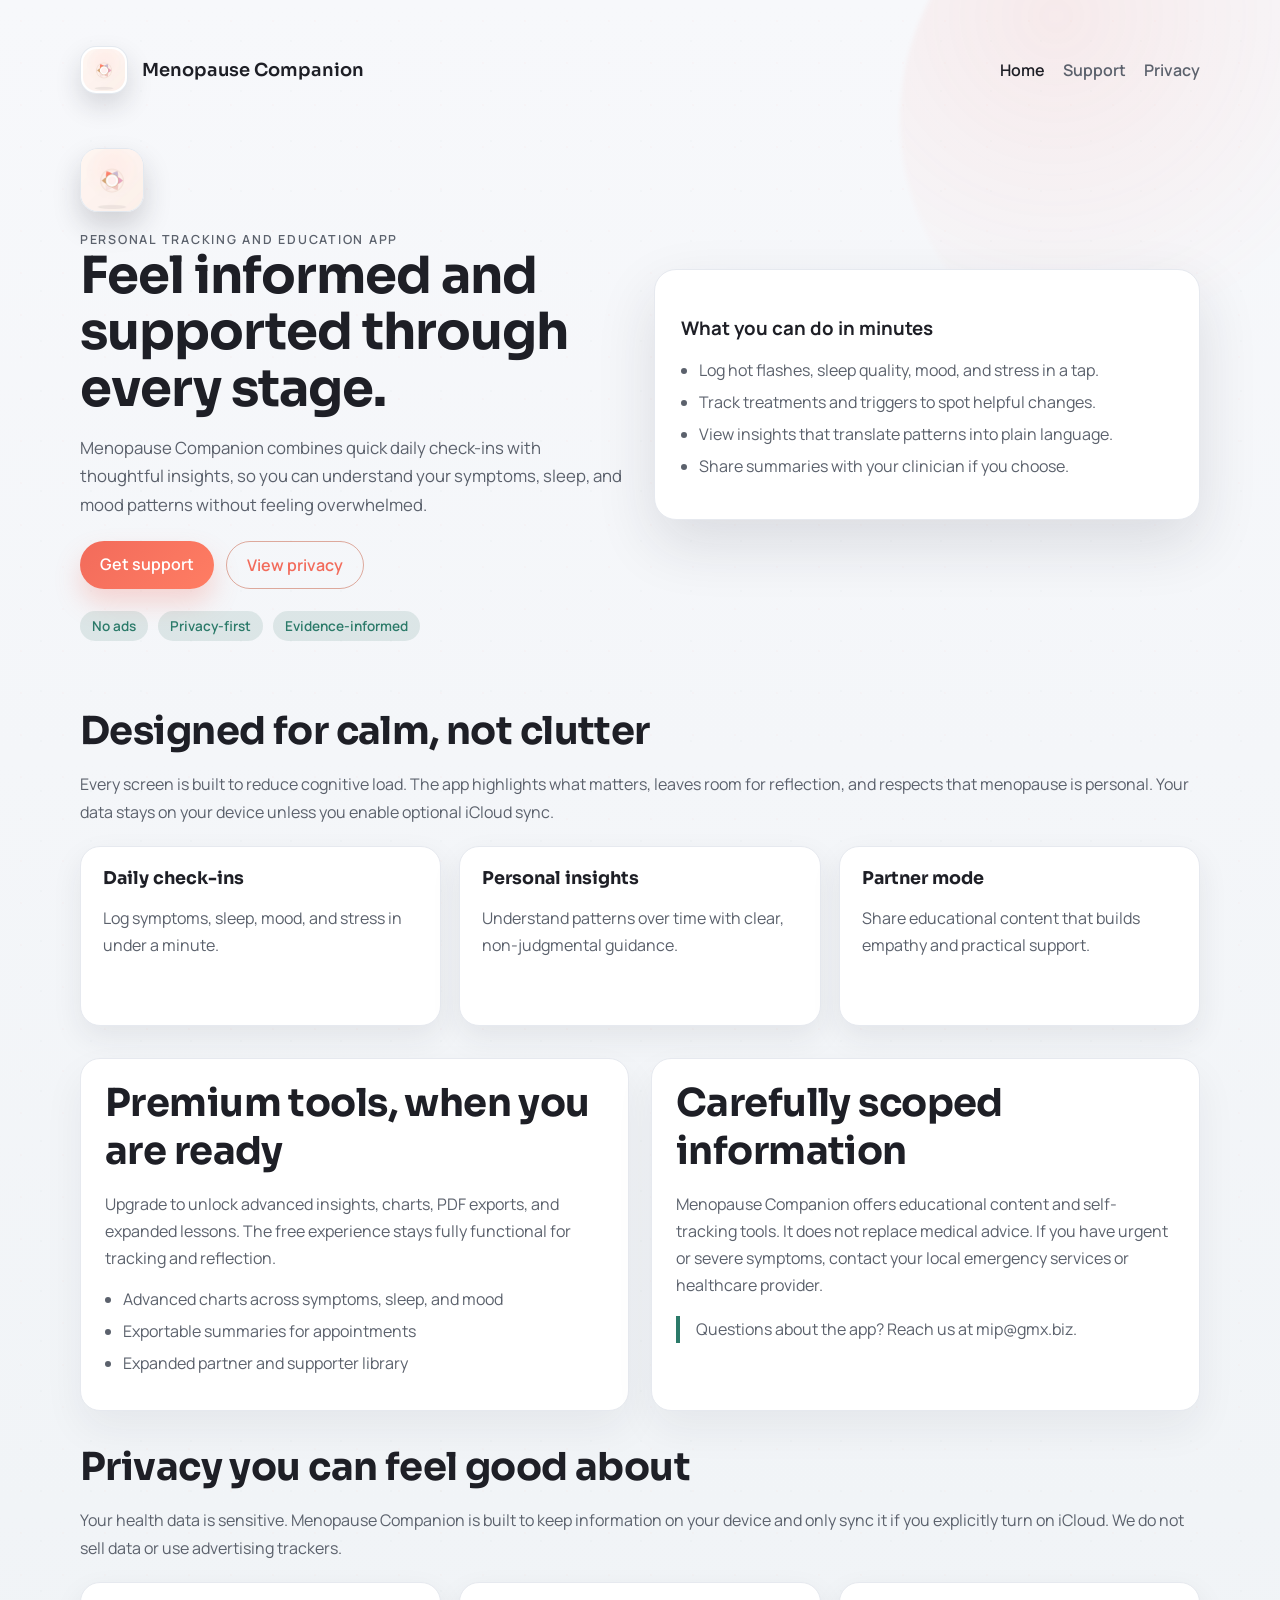
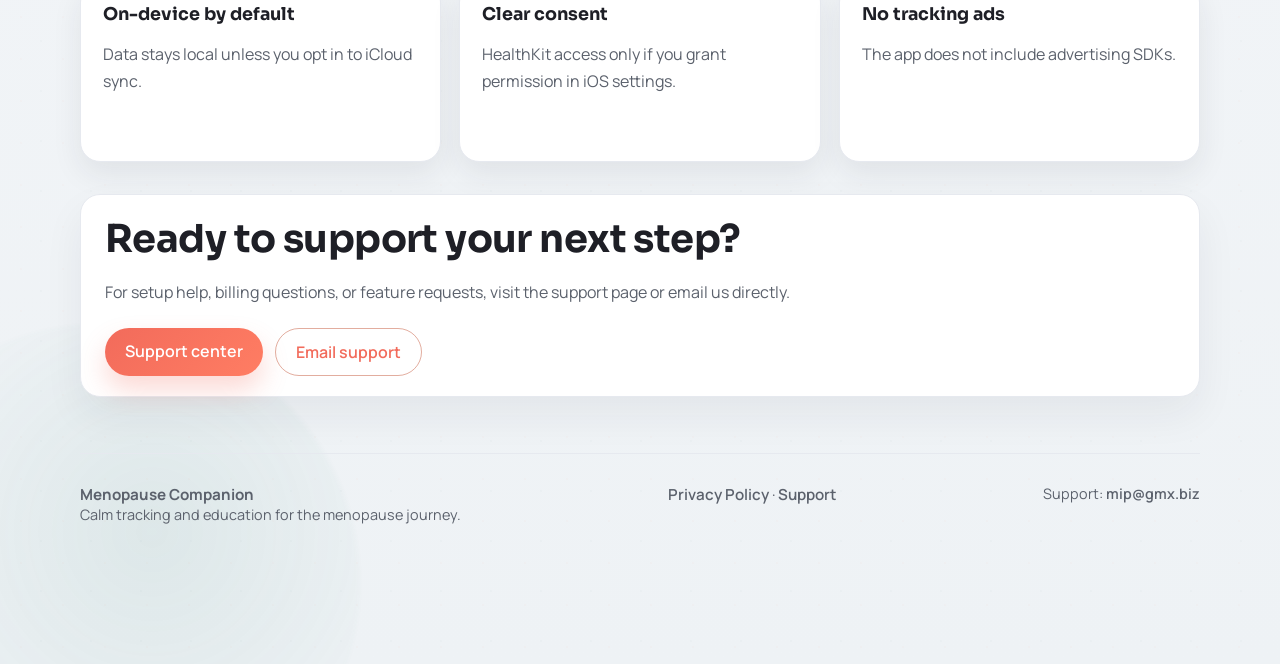
==== index.html @ c6ea09ac "Add files via upload" ====
<!DOCTYPE html>
<html lang="en">
  <head>
    <meta charset="utf-8" />
    <meta name="viewport" content="width=device-width, initial-scale=1" />
    <title>Menopause Companion - Calm tracking and guidance</title>
    <meta
      name="description"
      content="Menopause Companion helps you track symptoms, sleep, mood, and lifestyle patterns with calm, evidence-based guidance."
    />
    <link rel="stylesheet" href="assets/styles.css" />
  </head>
  <body>
    <div class="page">
      <div class="pattern"></div>
      <div class="container">
        <nav>
          <div class="brand">
            <div class="logo">
              <img src="assets/logo.png" alt="Menopause Companion logo" />
            </div>
            <span>Menopause Companion</span>
          </div>
          <ul>
            <li><a class="active" href="index.html">Home</a></li>
            <li><a href="support.html">Support</a></li>
            <li><a href="privacy.html">Privacy</a></li>
          </ul>
        </nav>

        <section class="hero">
          <div data-reveal>
            <img class="hero-logo" src="assets/logo.png" alt="Menopause Companion app icon" />
            <div class="eyebrow">Personal tracking and education app</div>
            <h1>Feel informed and supported through every stage.</h1>
            <p>
              Menopause Companion combines quick daily check-ins with thoughtful insights, so you can
              understand your symptoms, sleep, and mood patterns without feeling overwhelmed.
            </p>
            <div class="button-row">
              <a class="btn" href="support.html">Get support</a>
              <a class="btn btn-outline" href="privacy.html">View privacy</a>
            </div>
            <div class="badges">
              <span class="badge">No ads</span>
              <span class="badge">Privacy-first</span>
              <span class="badge">Evidence-informed</span>
            </div>
          </div>
          <div class="hero-card" data-reveal>
            <h3>What you can do in minutes</h3>
            <ul class="list">
              <li>Log hot flashes, sleep quality, mood, and stress in a tap.</li>
              <li>Track treatments and triggers to spot helpful changes.</li>
              <li>View insights that translate patterns into plain language.</li>
              <li>Share summaries with your clinician if you choose.</li>
            </ul>
          </div>
        </section>

        <section class="section" data-reveal>
          <h2>Designed for calm, not clutter</h2>
          <p>
            Every screen is built to reduce cognitive load. The app highlights what matters, leaves
            room for reflection, and respects that menopause is personal. Your data stays on your
            device unless you enable optional iCloud sync.
          </p>
          <div class="grid">
            <div class="card">
              <h3>Daily check-ins</h3>
              <p>Log symptoms, sleep, mood, and stress in under a minute.</p>
            </div>
            <div class="card">
              <h3>Personal insights</h3>
              <p>Understand patterns over time with clear, non-judgmental guidance.</p>
            </div>
            <div class="card">
              <h3>Partner mode</h3>
              <p>Share educational content that builds empathy and practical support.</p>
            </div>
          </div>
        </section>

        <section class="section" data-reveal>
          <div class="columns">
            <div class="panel">
              <h2>Premium tools, when you are ready</h2>
              <p>
                Upgrade to unlock advanced insights, charts, PDF exports, and expanded lessons. The
                free experience stays fully functional for tracking and reflection.
              </p>
              <ul class="list">
                <li>Advanced charts across symptoms, sleep, and mood</li>
                <li>Exportable summaries for appointments</li>
                <li>Expanded partner and supporter library</li>
              </ul>
            </div>
            <div class="panel">
              <h2>Carefully scoped information</h2>
              <p>
                Menopause Companion offers educational content and self-tracking tools. It does not
                replace medical advice. If you have urgent or severe symptoms, contact your local
                emergency services or healthcare provider.
              </p>
              <div class="support-tile">
                <p>
                  Questions about the app? Reach us at
                  <a href="mailto:mip@gmx.biz">mip@gmx.biz</a>.
                </p>
              </div>
            </div>
          </div>
        </section>

        <section class="section" data-reveal>
          <h2>Privacy you can feel good about</h2>
          <p>
            Your health data is sensitive. Menopause Companion is built to keep information on your
            device and only sync it if you explicitly turn on iCloud. We do not sell data or use
            advertising trackers.
          </p>
          <div class="grid">
            <div class="card">
              <h3>On-device by default</h3>
              <p>Data stays local unless you opt in to iCloud sync.</p>
            </div>
            <div class="card">
              <h3>Clear consent</h3>
              <p>HealthKit access only if you grant permission in iOS settings.</p>
            </div>
            <div class="card">
              <h3>No tracking ads</h3>
              <p>The app does not include advertising SDKs.</p>
            </div>
          </div>
        </section>

        <section class="section" data-reveal>
          <div class="panel">
            <h2>Ready to support your next step?</h2>
            <p>
              For setup help, billing questions, or feature requests, visit the support page or email
              us directly.
            </p>
            <div class="button-row">
              <a class="btn" href="support.html">Support center</a>
              <a class="btn btn-outline" href="mailto:mip@gmx.biz">Email support</a>
            </div>
          </div>
        </section>

        <footer class="footer">
          <div>
            <strong>Menopause Companion</strong>
            <div class="meta">Calm tracking and education for the menopause journey.</div>
          </div>
          <div>
            <a href="privacy.html">Privacy Policy</a> · <a href="support.html">Support</a>
          </div>
          <div class="meta">Support: <a href="mailto:mip@gmx.biz">mip@gmx.biz</a></div>
        </footer>
      </div>
    </div>
    <script src="assets/app.js"></script>
  </body>
</html>
---- assets/styles.css ----
@import url('https://fonts.googleapis.com/css2?family=Manrope:wght@400;500;600;700&family=Sora:wght@500;600;700&display=swap');

:root {
  color-scheme: light;
  --bg: #f7f8fb;
  --bg-2: #eef2f5;
  --ink: #1e1f26;
  --muted: #5b616c;
  --accent: #f26b5b;
  --accent-2: #2b7a69;
  --accent-3: #f2b272;
  --card: #ffffff;
  --stroke: #e6e9ef;
  --shadow: 0 24px 60px rgba(32, 35, 47, 0.12);
  --radius: 22px;
  --font-display: "Sora", "Avenir Next", "Avenir", "Helvetica Neue", sans-serif;
  --font-body: "Manrope", "Avenir Next", "Avenir", "Helvetica Neue", sans-serif;
}

* {
  box-sizing: border-box;
}

body {
  margin: 0;
  font-family: var(--font-body);
  color: var(--ink);
  background: linear-gradient(180deg, var(--bg) 0%, var(--bg-2) 100%);
  min-height: 100vh;
}

a {
  color: inherit;
  text-decoration: none;
}

a:hover {
  color: var(--accent);
}

.page {
  position: relative;
  overflow: hidden;
}

.page::before,
.page::after {
  content: "";
  position: absolute;
  z-index: 0;
  width: 520px;
  height: 520px;
  border-radius: 50%;
  opacity: 0.28;
  filter: blur(2px);
}

.page::before {
  top: -140px;
  right: -140px;
  background: radial-gradient(circle at 30% 30%, rgba(242, 107, 91, 0.35), transparent 65%);
}

.page::after {
  bottom: -180px;
  left: -160px;
  background: radial-gradient(circle at 60% 40%, rgba(43, 122, 105, 0.32), transparent 65%);
}

.pattern {
  position: absolute;
  inset: 0;
  background-image: radial-gradient(rgba(242, 107, 91, 0.06) 1px, transparent 0),
    radial-gradient(rgba(43, 122, 105, 0.05) 1px, transparent 0);
  background-size: 42px 42px, 50px 50px;
  background-position: 0 0, 16px 16px;
  opacity: 0.45;
  pointer-events: none;
  z-index: 0;
}

.container {
  position: relative;
  z-index: 1;
  width: min(1120px, 92vw);
  margin: 0 auto;
  padding: 28px 0 80px;
}

nav {
  display: flex;
  align-items: center;
  justify-content: space-between;
  gap: 24px;
  padding: 18px 0 24px;
}

.brand {
  display: flex;
  align-items: center;
  gap: 14px;
}

.logo {
  width: 48px;
  height: 48px;
  border-radius: 16px;
  background: #fff;
  display: grid;
  place-items: center;
  box-shadow: 0 12px 26px rgba(32, 35, 47, 0.15);
  border: 1px solid rgba(226, 231, 238, 0.9);
}

.logo img {
  width: 42px;
  height: 42px;
  border-radius: 14px;
  display: block;
}

.brand span {
  font-family: var(--font-display);
  font-size: 1.12rem;
  font-weight: 600;
}

nav ul {
  list-style: none;
  display: flex;
  gap: 18px;
  margin: 0;
  padding: 0;
}

nav a {
  font-weight: 600;
  color: var(--muted);
}

nav a.active {
  color: var(--ink);
}

.hero {
  display: grid;
  grid-template-columns: repeat(auto-fit, minmax(260px, 1fr));
  gap: 28px;
  align-items: center;
  padding: 30px 0 40px;
}

.hero-logo {
  width: 64px;
  height: 64px;
  border-radius: 18px;
  box-shadow: 0 14px 28px rgba(32, 35, 47, 0.18);
  border: 1px solid rgba(226, 231, 238, 0.9);
  margin-bottom: 14px;
}

.hero h1 {
  font-family: var(--font-display);
  font-size: clamp(2.4rem, 4vw, 3.6rem);
  margin: 0 0 16px;
  line-height: 1.1;
  letter-spacing: -0.02em;
}

.hero p {
  color: var(--muted);
  font-size: 1.05rem;
  line-height: 1.7;
}

.hero-card {
  background: var(--card);
  border: 1px solid var(--stroke);
  border-radius: var(--radius);
  padding: 26px;
  box-shadow: var(--shadow);
}

.badges {
  display: flex;
  flex-wrap: wrap;
  gap: 10px;
  margin: 22px 0 0;
}

.badge {
  padding: 6px 12px;
  border-radius: 999px;
  background: rgba(47, 111, 90, 0.12);
  color: var(--accent-2);
  font-weight: 600;
  font-size: 0.85rem;
}

.button-row {
  display: flex;
  flex-wrap: wrap;
  gap: 12px;
  margin-top: 22px;
}

.btn {
  border: none;
  border-radius: 999px;
  padding: 12px 20px;
  font-weight: 600;
  cursor: pointer;
  background: linear-gradient(135deg, var(--accent) 0%, #ff7d63 100%);
  color: #fff;
  box-shadow: 0 14px 26px rgba(242, 107, 91, 0.25);
}

.btn-outline {
  background: transparent;
  color: var(--accent);
  border: 1px solid rgba(198, 93, 64, 0.5);
  box-shadow: none;
}

.section {
  padding: 26px 0 6px;
}

.section h2 {
  font-family: var(--font-display);
  font-size: clamp(1.6rem, 3vw, 2.4rem);
  margin: 0 0 12px;
  letter-spacing: -0.015em;
}

.section p {
  color: var(--muted);
  line-height: 1.7;
}

.grid {
  display: grid;
  grid-template-columns: repeat(auto-fit, minmax(240px, 1fr));
  gap: 18px;
  margin-top: 20px;
}

.card {
  background: var(--card);
  border: 1px solid var(--stroke);
  border-radius: 20px;
  padding: 20px 22px;
  min-height: 180px;
  box-shadow: 0 12px 30px rgba(32, 35, 47, 0.08);
}

.card h3 {
  margin: 0 0 10px;
  font-size: 1.1rem;
  font-family: var(--font-display);
}

.list {
  display: grid;
  gap: 10px;
  padding-left: 18px;
  color: var(--muted);
}

.steps {
  display: grid;
  gap: 10px;
  padding-left: 20px;
  color: var(--muted);
  margin: 10px 0 0;
  list-style: decimal;
  list-style-position: outside;
}

.panel {
  background: #ffffff;
  border: 1px solid var(--stroke);
  border-radius: 20px;
  padding: 20px 24px;
  box-shadow: 0 18px 40px rgba(32, 35, 47, 0.06);
}

.columns {
  display: grid;
  grid-template-columns: repeat(auto-fit, minmax(240px, 1fr));
  gap: 22px;
}

.support-tile {
  border-left: 4px solid var(--accent-2);
  padding-left: 16px;
}

.details {
  border-bottom: 1px solid var(--stroke);
  padding: 16px 0;
}

.details summary {
  cursor: pointer;
  font-weight: 600;
}

.footer {
  margin-top: 50px;
  padding: 30px 0 60px;
  color: var(--muted);
  border-top: 1px solid var(--stroke);
  display: flex;
  flex-wrap: wrap;
  gap: 14px;
  justify-content: space-between;
  font-size: 0.95rem;
}

.footer a {
  color: var(--muted);
  font-weight: 600;
}

.meta {
  font-size: 0.9rem;
  color: var(--muted);
}

.eyebrow {
  font-size: 0.78rem;
  text-transform: uppercase;
  letter-spacing: 0.14em;
  color: var(--muted);
  font-weight: 600;
}

.reveal {
  opacity: 1;
  transform: translateY(0);
}

[data-reveal] {
  opacity: 0;
  transform: translateY(18px);
  transition: opacity 0.8s ease, transform 0.8s ease;
}

[data-reveal].reveal {
  opacity: 1;
  transform: translateY(0);
}

@media (prefers-reduced-motion: reduce) {
  * {
    animation-duration: 0.01ms !important;
    animation-iteration-count: 1 !important;
    transition-duration: 0.01ms !important;
  }
}

@media (max-width: 720px) {
  nav {
    flex-direction: column;
    align-items: flex-start;
  }

  .button-row {
    flex-direction: column;
    align-items: stretch;
  }

  .btn,
  .btn-outline {
    width: 100%;
  }
}
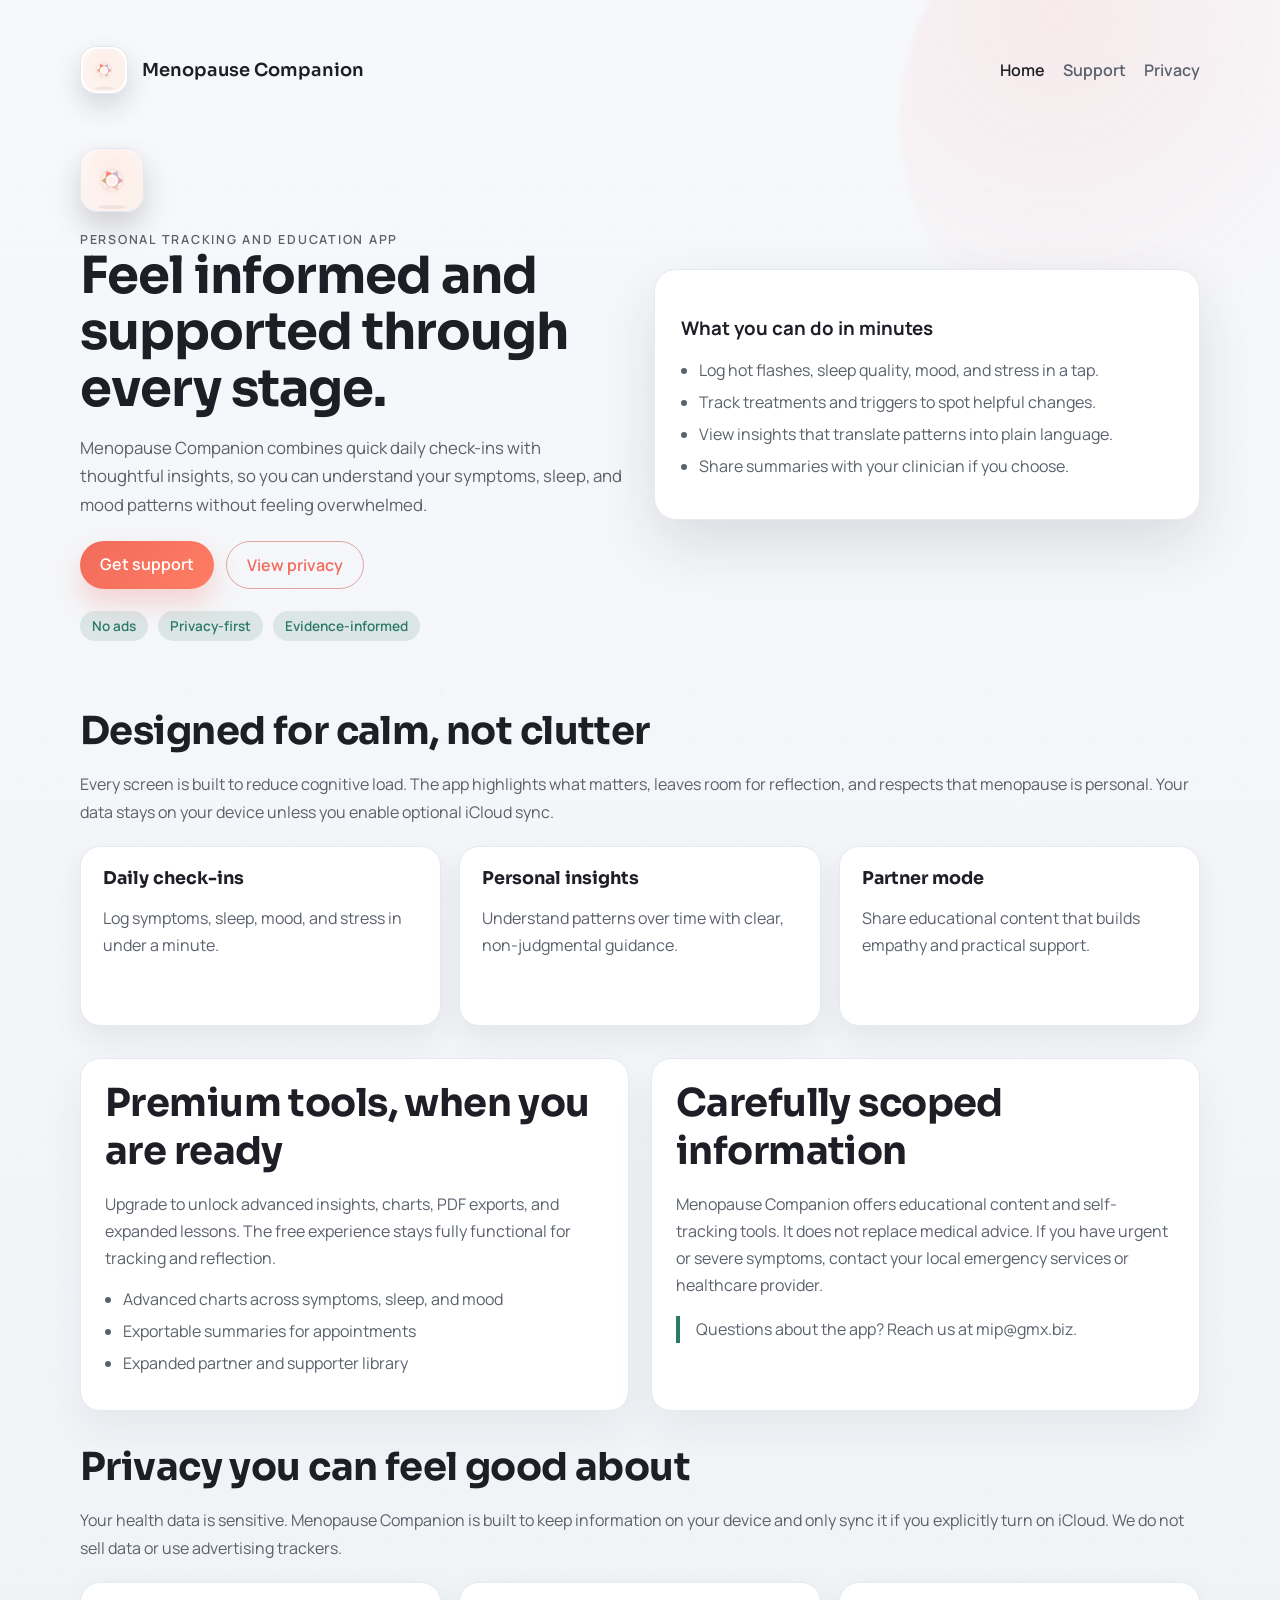
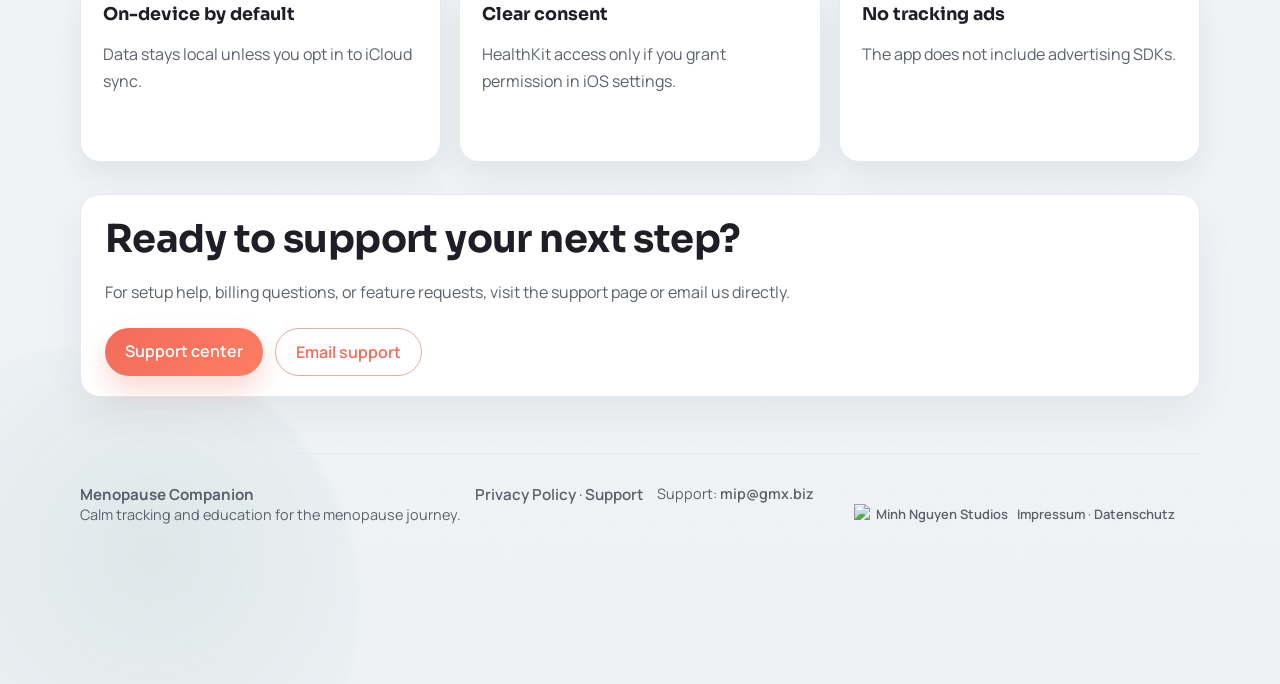
==== commit d8b1c36c: "Footer: Minh Nguyen Studios logo, Impressum und Datenschutz verlinken" ====
--- a/index.html
+++ b/index.html
@@ -158,7 +158,12 @@
             <a href="privacy.html">Privacy Policy</a> · <a href="support.html">Support</a>
           </div>
           <div class="meta">Support: <a href="mailto:mip@gmx.biz">mip@gmx.biz</a></div>
-        </footer>
+        <!-- Minh Nguyen Studios -->
+<div class="minh-studio" style="clear:both;margin:20px auto 0;text-align:center;font-size:13px;line-height:1.6">
+<a href="https://minh.systems/" aria-label="Minh Nguyen Studios" style="display:inline-block"><img src="https://minh.systems/brand/minh_studios_wortmarke_hell.svg" alt="Minh Nguyen Studios" width="160" height="40" style="display:block;margin:0 auto;width:160px;height:auto;border:0"></a>
+<a href="https://minh.systems/impressum/" style="color:inherit">Impressum</a> · <a href="https://minh.systems/datenschutz/" style="color:inherit">Datenschutz</a>
+</div>
+</footer>
       </div>
     </div>
     <script src="assets/app.js"></script>
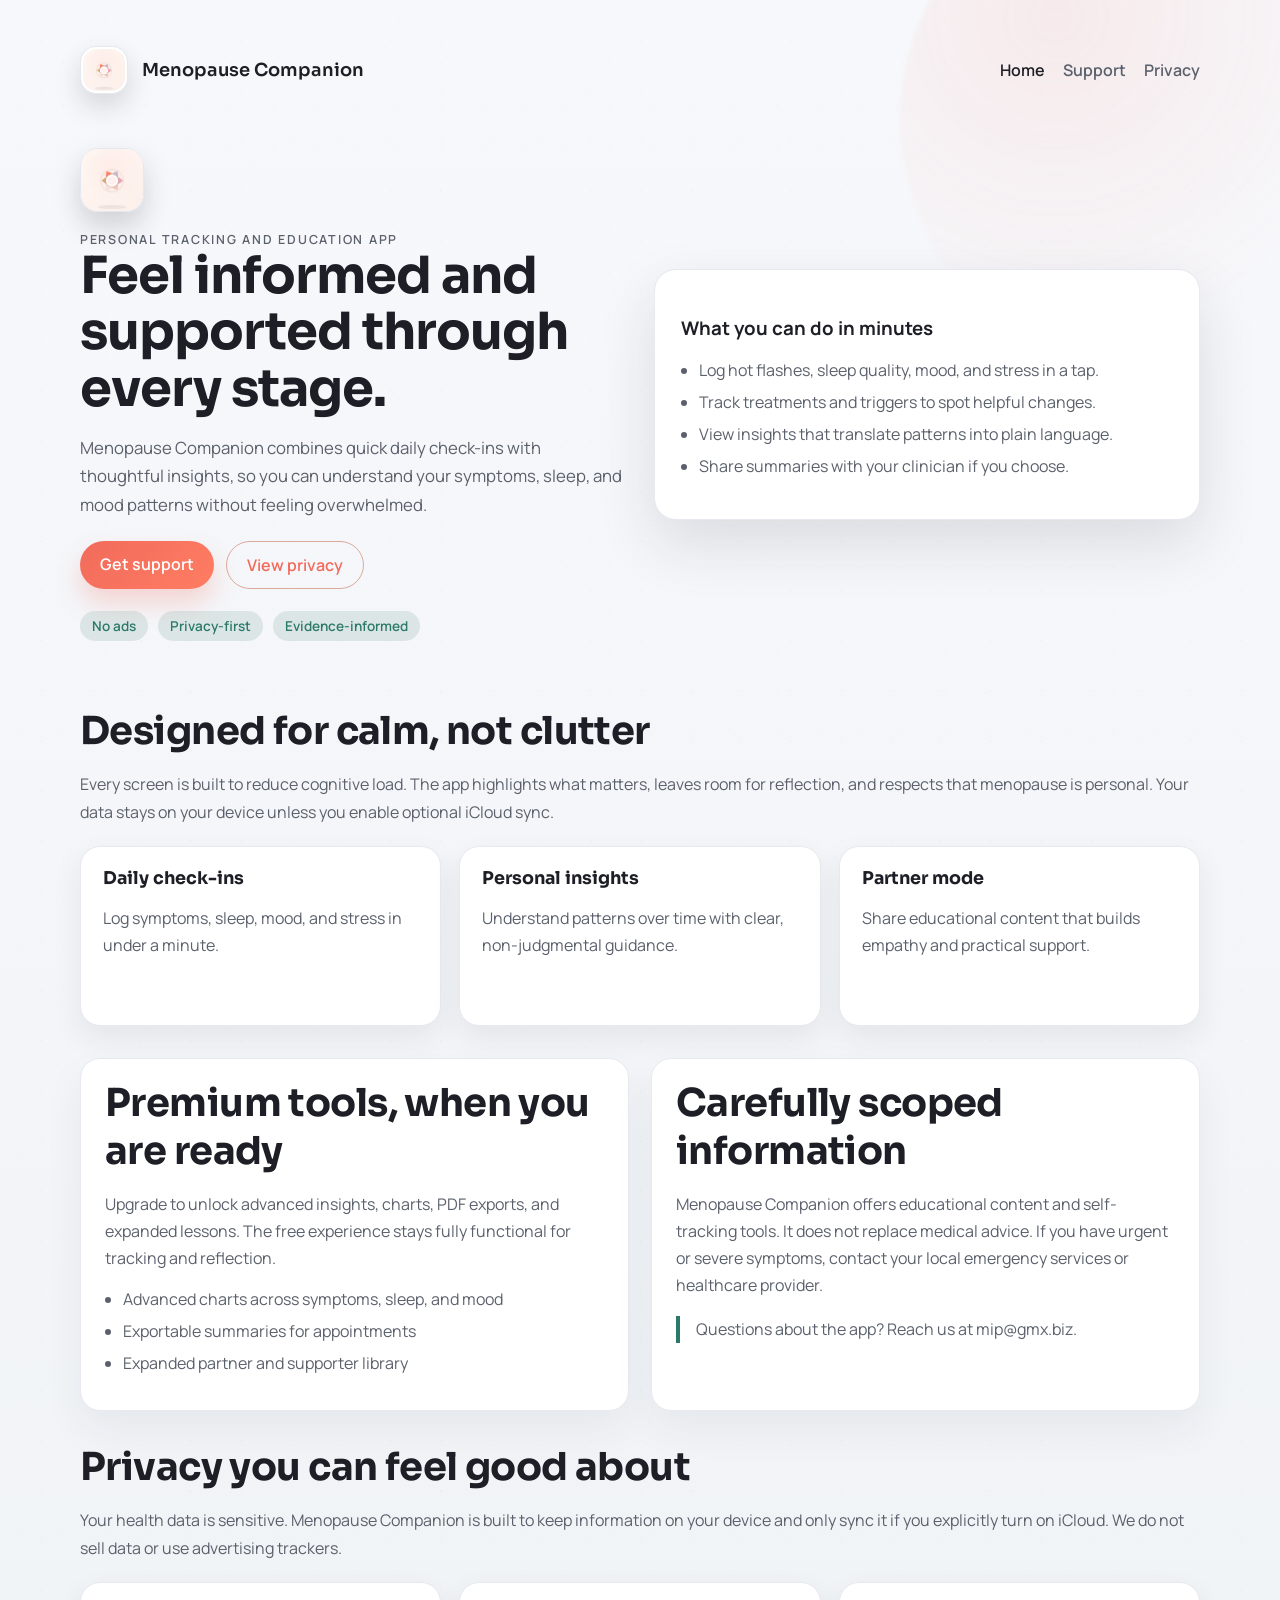
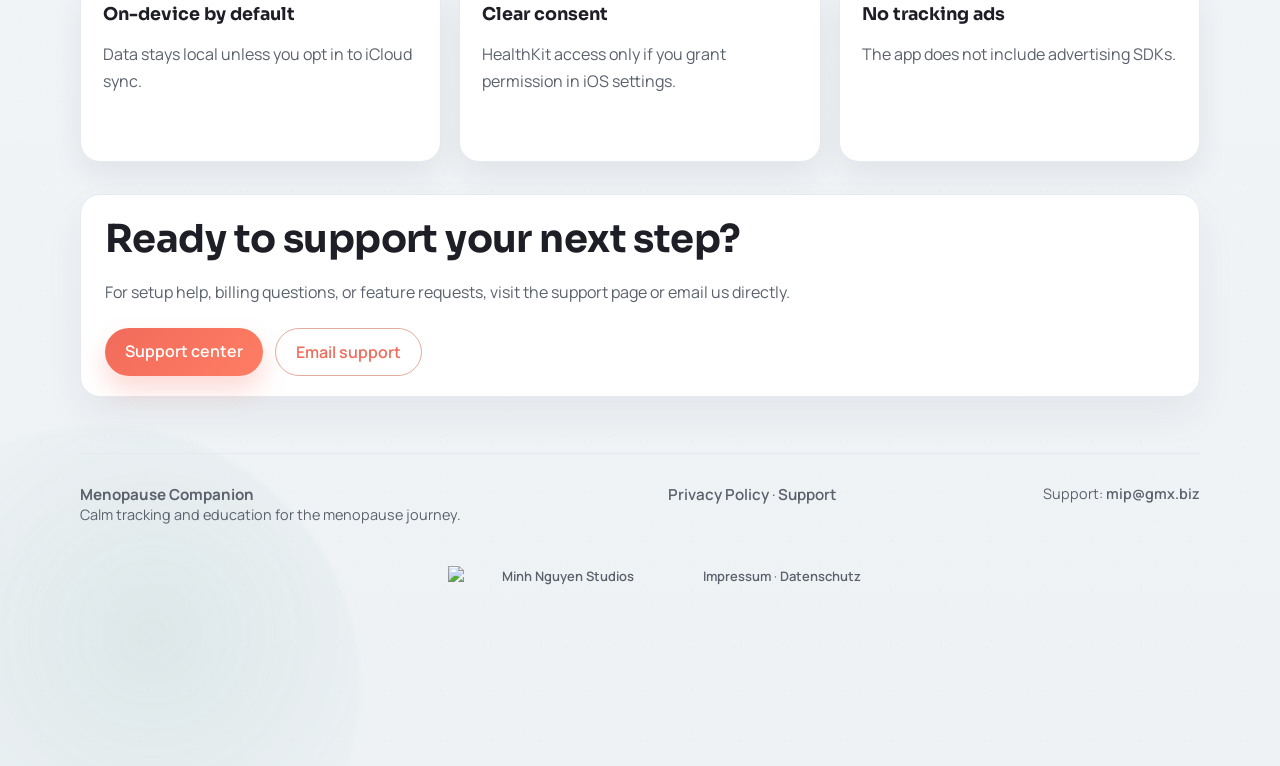
==== commit 439d421e: "Studio-Logo größer und präsenter" ====
--- a/index.html
+++ b/index.html
@@ -160,7 +160,7 @@
           <div class="meta">Support: <a href="mailto:mip@gmx.biz">mip@gmx.biz</a></div>
         <!-- Minh Nguyen Studios -->
 <div class="minh-studio" style="clear:both;margin:20px auto 0;text-align:center;font-size:13px;line-height:1.6">
-<a href="https://minh.systems/" aria-label="Minh Nguyen Studios" style="display:inline-block"><img src="https://minh.systems/brand/minh_studios_wortmarke_hell.svg" alt="Minh Nguyen Studios" width="160" height="40" style="display:block;margin:0 auto;width:160px;height:auto;border:0"></a>
+<a href="https://minh.systems/" aria-label="Minh Nguyen Studios" style="display:inline-block"><img src="https://minh.systems/brand/minh_studios_wortmarke_hell.svg" alt="Minh Nguyen Studios" width="280" height="70" style="display:block;margin:8px auto 4px;width:280px;max-width:80%;height:auto;border:0"></a>
 <a href="https://minh.systems/impressum/" style="color:inherit">Impressum</a> · <a href="https://minh.systems/datenschutz/" style="color:inherit">Datenschutz</a>
 </div>
 </footer>
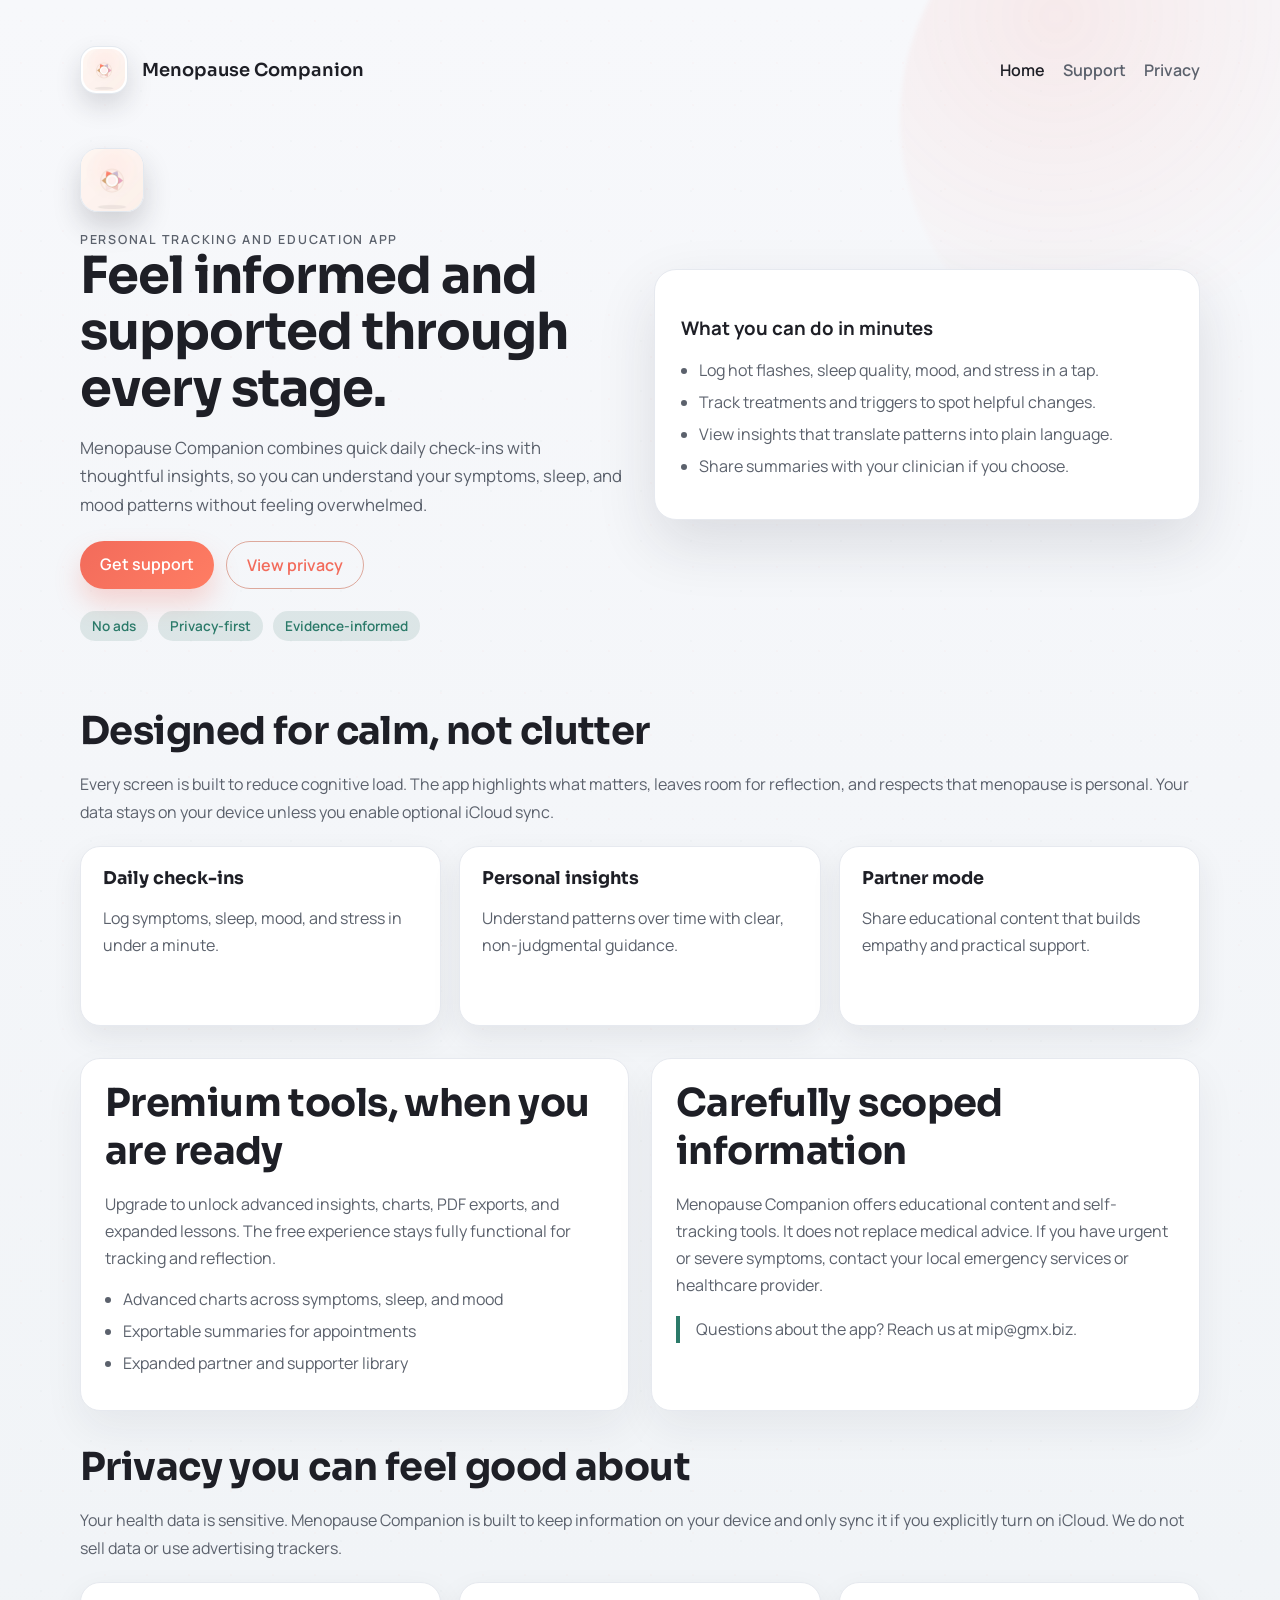
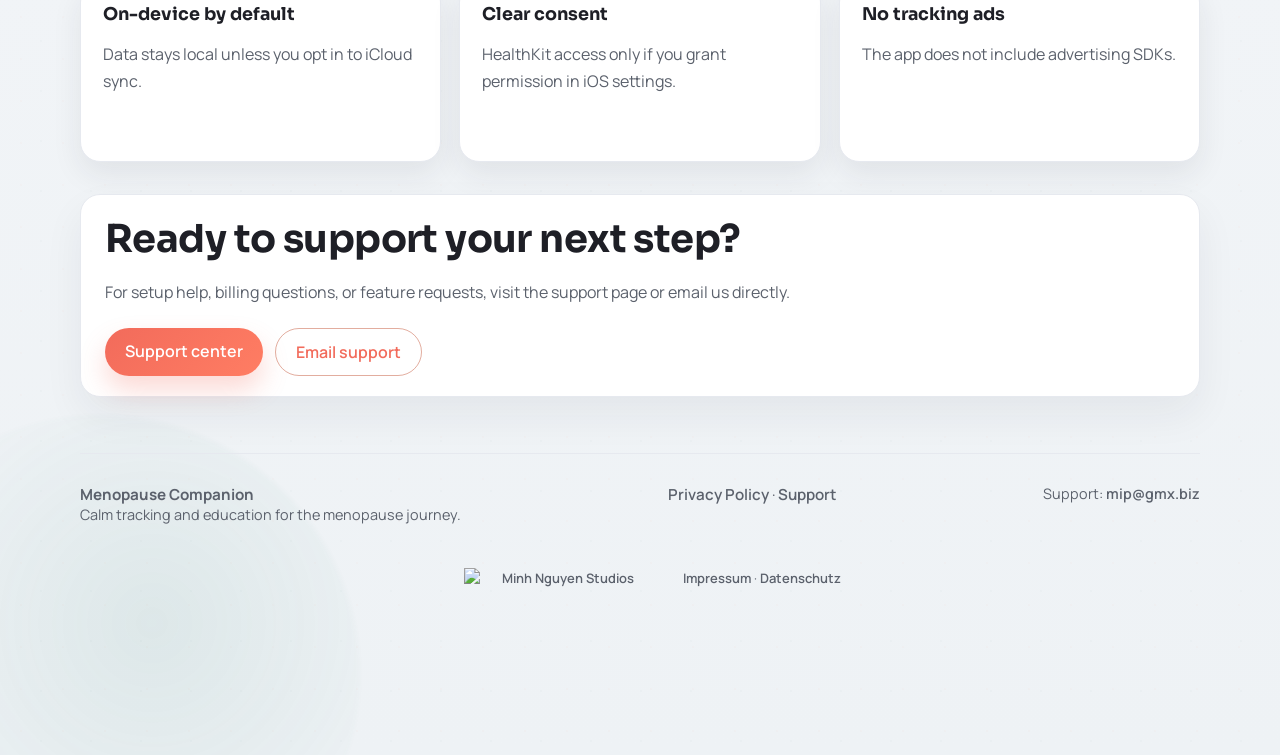
==== commit 85217a9c: "Studio-Logo: Weißraum entfernt, größer" ====
--- a/index.html
+++ b/index.html
@@ -160,7 +160,7 @@
           <div class="meta">Support: <a href="mailto:mip@gmx.biz">mip@gmx.biz</a></div>
         <!-- Minh Nguyen Studios -->
 <div class="minh-studio" style="clear:both;margin:20px auto 0;text-align:center;font-size:13px;line-height:1.6">
-<a href="https://minh.systems/" aria-label="Minh Nguyen Studios" style="display:inline-block"><img src="https://minh.systems/brand/minh_studios_wortmarke_hell.svg" alt="Minh Nguyen Studios" width="280" height="70" style="display:block;margin:8px auto 4px;width:280px;max-width:80%;height:auto;border:0"></a>
+<a href="https://minh.systems/" aria-label="Minh Nguyen Studios" style="display:inline-block"><img src="https://minh.systems/brand/minh_studios_wortmarke_hell.svg" alt="Minh Nguyen Studios" width="240" height="52" style="display:block;margin:10px auto 6px;width:240px;max-width:80%;height:auto;border:0"></a>
 <a href="https://minh.systems/impressum/" style="color:inherit">Impressum</a> · <a href="https://minh.systems/datenschutz/" style="color:inherit">Datenschutz</a>
 </div>
 </footer>
